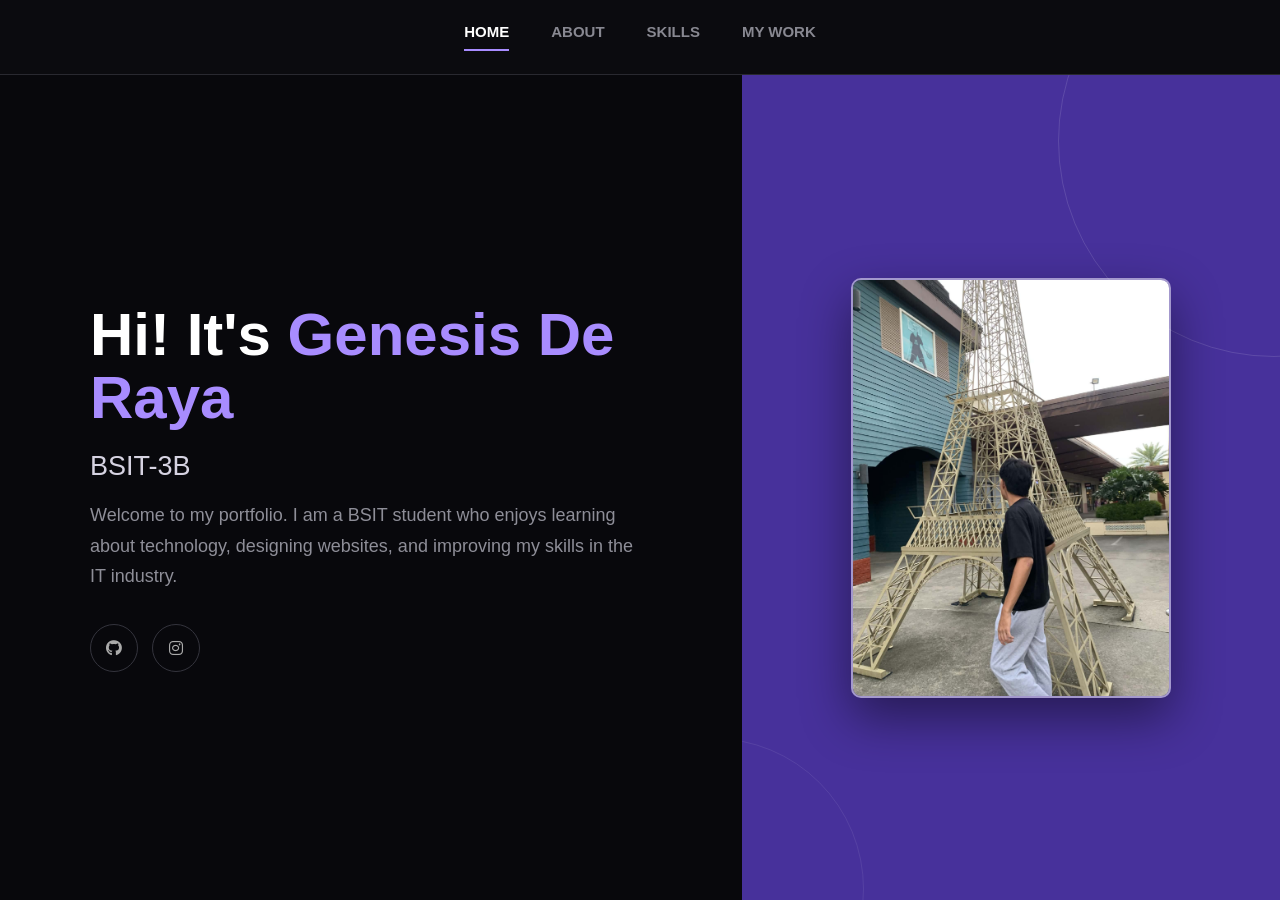
==== index.html @ 785356b9 "Add files via upload" ====
<!DOCTYPE html>
<html lang="en">

<head>

    <meta charset="UTF-8">
    <meta name="viewport" content="width=device-width, initial-scale=1.0">

    <title>De Raya Portfolio</title>

    <link rel="stylesheet" href="portfolio.css">

    <link rel="stylesheet"
        href="https://cdnjs.cloudflare.com/ajax/libs/font-awesome/6.5.2/css/all.min.css">

    <style>

        * {
            box-sizing: border-box;
        }

        body {
            margin: 0;
            font-family: Arial, sans-serif;
            background: #08080c;
            color: white;
        }

        nav {
            height: 75px;
            display: flex;
            justify-content: center;
            align-items: center;
            gap: 42px;
            background: #0b0b0f;
            border-bottom: 1px solid #292930;
        }

        nav a {
            color: #888891;
            text-decoration: none;
            font-size: 15px;
            font-weight: bold;
            padding-bottom: 9px;
            border-bottom: 2px solid transparent;
            cursor: pointer;
            transition: 0.3s;
        }

        nav a:hover {
            color: white;
        }

        nav a.active {
            color: white;
            border-bottom-color: #a88cff;
        }

        .page {
            display: none;
        }

        .active-page {
            display: block;
        }

        .home {
            min-height: calc(100vh - 75px);
            display: flex;
        }

        .text {
            width: 58%;
            padding: 70px 90px;
            display: flex;
            flex-direction: column;
            justify-content: center;
        }

        .title {
            color: #a88cff;
            font-size: 18px;
            font-weight: bold;
            letter-spacing: 3px;
            margin-bottom: 20px;
        }

        .text h1 {
            margin: 0;
            font-size: 60px;
            line-height: 1.05;
        }

        .text h1 span {
            color: #a88cff;
        }

        .text h2 {
            color: #d6d3e2;
            font-size: 27px;
            font-weight: normal;
            margin: 22px 0 18px;
        }

        .text p {
            max-width: 650px;
            margin: 0;
            color: #8e8e98;
            font-size: 18px;
            line-height: 1.7;
        }

        .social {
            margin-top: 32px;
        }

        .social a {
            display: inline-flex;
            justify-content: center;
            align-items: center;
            width: 48px;
            height: 48px;
            margin-right: 10px;
            color: #aaa;
            text-decoration: none;
            border: 1px solid #34343d;
            border-radius: 50%;
            transition: 0.3s;
        }

        .social a:hover {
            color: white;
            background: #7655d9;
            border-color: #7655d9;
        }

        .profile {
            width: 42%;
            background: #47319b;
            display: flex;
            justify-content: center;
            align-items: center;
            position: relative;
            overflow: hidden;
        }

        .profile::before {
            content: "";
            position: absolute;
            width: 430px;
            height: 430px;
            border: 1px solid rgba(255,255,255,0.12);
            border-radius: 50%;
            right: -210px;
            top: -150px;
        }

        .profile::after {
            content: "";
            position: absolute;
            width: 300px;
            height: 300px;
            border: 1px solid rgba(255,255,255,0.08);
            border-radius: 50%;
            left: -180px;
            bottom: -140px;
        }

        .profile img {
            width: 320px;
            height: 420px;
            object-fit: cover;
            border-radius: 10px;
            border: 2px solid rgba(255,255,255,0.5);
            position: relative;
            z-index: 2;
            box-shadow: 0 20px 50px rgba(0,0,0,0.45);
        }

        .container {
            width: 90%;
            max-width: 1200px;
            margin: 0 auto;
            padding: 65px 0;
        }

        .section-title {
            text-align: center;
            margin-bottom: 50px;
        }

        .section-title h1 {
            margin: 0;
            font-size: 48px;
        }

        .section-title span {
            color: #a88cff;
        }

        .section-title p {
            color: #888891;
            font-size: 16px;
            margin-top: 15px;
        }

        .about-box {
            background: #111118;
            border: 1px solid #292930;
            border-radius: 12px;
            padding: 40px;
            max-width: 900px;
            margin: auto;
        }

        .about-box h2 {
            margin-top: 0;
            font-size: 28px;
        }

        .about-box h2 span {
            color: #a88cff;
        }

        .about-box p {
            color: #999;
            font-size: 17px;
            line-height: 1.8;
            margin-bottom: 18px;
        }

        .skills {
            display: grid;
            grid-template-columns: repeat(2, 1fr);
            gap: 22px;
            max-width: 900px;
            margin: auto;
        }

        .skill {
            background: #111118;
            border: 1px solid #292930;
            border-radius: 12px;
            padding: 30px;
            transition: 0.3s;
        }

        .skill:hover {
            border-color: #7655d9;
            transform: translateY(-5px);
        }

        .skill h2 {
            margin-top: 0;
            font-size: 25px;
            color: white;
        }

        .skill h2 span {
            color: #a88cff;
        }

        .skill p {
            color: #999;
            font-size: 17px;
            line-height: 1.8;
            margin-bottom: 0;
        }

        .upload-box {
            background: #111118;
            border: 1px solid #292930;
            border-radius: 12px;
            padding: 35px;
            max-width: 900px;
            margin: 0 auto 35px;
        }

        .upload-box h2 {
            margin-top: 0;
            font-size: 28px;
        }

        .upload-box h2 span {
            color: #a88cff;
        }

        .upload-box p {
            color: #999;
            font-size: 16px;
            margin-bottom: 25px;
        }

        .upload-box input[type="file"] {
            width: 100%;
            padding: 12px;
            margin-bottom: 15px;
            color: #aaa;
            background: #08080c;
            border: 1px solid #292930;
            border-radius: 6px;
        }

        .upload-box input[type="text"] {
            width: 100%;
            padding: 14px;
            margin-bottom: 15px;
            color: white;
            background: #08080c;
            border: 1px solid #292930;
            border-radius: 6px;
            outline: none;
        }

        .upload-box input[type="text"]:focus {
            border-color: #7655d9;
        }

        .upload-box button {
            padding: 12px 20px;
            background: #7655d9;
            color: white;
            border: none;
            border-radius: 6px;
            font-size: 14px;
            font-weight: bold;
            cursor: pointer;
            transition: 0.3s;
        }

        .upload-box button:hover {
            background: #a88cff;
        }

        .works {
            display: grid;
            grid-template-columns: repeat(3, 1fr);
            gap: 25px;
        }

        .work {
            background: #111118;
            border: 1px solid #292930;
            border-radius: 10px;
            overflow: hidden;
            transition: 0.3s;
        }

        .work:hover {
            border-color: #7655d9;
            transform: translateY(-5px);
        }

        .work-image {
            width: 100%;
            height: 230px;
            background: #47319b;
            display: flex;
            justify-content: center;
            align-items: center;
            overflow: hidden;
        }

        .work-image img {
            width: 100%;
            height: 100%;
            object-fit: cover;
        }

        .work-content {
            padding: 20px;
        }

        .work-content h2 {
            margin: 0;
            font-size: 21px;
        }

        .work-content h2 span {
            color: #a88cff;
        }

        .delete-button {
            margin-top: 15px;
            padding: 9px 15px;
            background: #292930;
            color: white;
            border: none;
            border-radius: 5px;
            cursor: pointer;
            font-size: 13px;
        }

        .delete-button:hover {
            background: #7655d9;
        }

        @media (max-width: 800px) {

            nav {
                height: auto;
                padding: 18px 5px;
                gap: 18px;
            }

            nav a {
                font-size: 10px;
            }

            .home {
                flex-direction: column;
            }

            .text {
                width: 100%;
                padding: 55px 25px;
                text-align: center;
            }

            .title {
                font-size: 14px;
            }

            .text h1 {
                font-size: 42px;
            }

            .text h2 {
                font-size: 21px;
            }

            .text p {
                font-size: 15px;
                line-height: 1.7;
            }

            .profile {
                width: 100%;
                min-height: 430px;
            }

            .profile img {
                width: 220px;
                height: 300px;
            }

            .container {
                width: 90%;
                padding: 50px 0;
            }

            .section-title h1 {
                font-size: 38px;
            }

            .skills {
                grid-template-columns: 1fr;
            }

            .works {
                grid-template-columns: 1fr;
            }

            .about-box {
                padding: 25px;
            }

            .upload-box {
                padding: 25px;
            }
        }

    </style>

</head>

<script src="portfolio.js"></script>

<body>

    <nav>

        <a onclick="showPage('home', this)" class="active">
            HOME
        </a>

        <a onclick="showPage('about', this)">
            ABOUT
        </a>

        <a onclick="showPage('skills', this)">
            SKILLS
        </a>

        <a onclick="showPage('works', this)">
            MY WORK
        </a>

    </nav>

    <section id="home" class="page active-page">

        <div class="home">

            <div class="text">

                <h1>
                    Hi! It's <span>Genesis De Raya</span>
                </h1>

                <h2>
                    BSIT-3B
                </h2>

                <p>
                    Welcome to my portfolio. I am a BSIT student who
                    enjoys learning about technology, designing websites,
                    and improving my skills in the IT industry.
                </p>

                <div class="social">

                    <a href="https://github.com/GenesisDRY">
                        <i class="fa-brands fa-github"></i>
                    </a>

                    <a href="#">
                        <i class="fa-brands fa-instagram"></i>
                    </a>

                </div>

            </div>

            <div class="profile">

                <img src="Gen.jpg.jpg" alt="Profile">

            </div>

        </div>

    </section>

    <section id="about" class="page">

        <div class="container">

            <div class="section-title">

                <h1>
                    About <span>Me</span>
                </h1>

                <p>
                    Get to know more about me.
                </p>

            </div>

            <div class="about-box">

                <h2>
                    My <span>Bio</span>
                </h2>

                <p>
                    I'm Genesis De Raya, a BSIT-3B student taking Bachelor of Science in
                    Information Technology. I am interested in technology and I want to try
                    and explore new things so I can improve my knowledge and skills in the
                    IT industry.
                </p>

                <p>
                    Outside of school, I enjoy taking care of pets and breeding chickens in
                    a small setup. I also enjoy playing mobile games because it helps me
                    relax and reduce stress.
                </p>

                <p>
                    I am also interested in other things like networking, and learning how
                    good design and simple interfaces can make websites more entertaining
                    and enjoyable to use.
                </p>

                <p>
                    My goal is to continue improving my skills and learn more about myself,
                    especially to discover what I am good at and what I enjoy doing, so I
                    can use these in my future career and continue gaining more knowledge
                    in the IT industry.
                </p>

            </div>

        </div>

    </section>

<section id="skills" class="page">

    <div class="container">

        <div class="section-title">

            <h1>
                My <span>Skills</span>
            </h1>

            <p>
                Skills that I am currently learning and developing.
            </p>

        </div>

        <div class="about-box">

            <h2>
                My <span>Skills</span>
            </h2>

            <p>
                Basic knowledge of HTML, CSS, C#
            </p>

            <p>
                Still learning web design and development
            </p>

            <p>
                Willing to learn networking and improve my skills
            </p>

            <p>
                Still developing my problem-solving skills
            </p>

            <p>
                Open to learning new technologies
            </p>

            <p>
                Basic Knowledge of Arduino
            </p>

            <p>
                Basic Knowledge of Figma
            </p>

        </div>

    </div>

</section>
<section id="works" class="page">

    <div class="container">

        <div class="section-title">

            <h1>
                My <span>Work</span>
            </h1>

            <p>
                My previous projects and activities.
            </p>

        </div>

        <h2 class="my-work-title">
            My <span>Projects</span>
        </h2>

        <div class="works" id="projectList">

            <div class="work">
                <a href="De_Raya_Quiz1.jpg" target="_blank">
                    <div class="work-image">
                    </div>
                </a>
                <div class="work-content">
                    <h2>Quiz <span>1</span></h2>
                </div>
            </div>

            <div class="work">
                <a href="De_Raya_LAB1.pdf" target="_blank">
                    <div class="work-image">
                    </div>
                </a>
                <div class="work-content">
                    <h2>LAB <span>1</span></h2>
                </div>
            </div>


             <div class="work">
                <a href="DeRaya Lab2.pdf" target="_blank">
                    <div class="work-image">
                    </div>
                </a>
                <div class="work-content">
                    <h2>LAB <span>2</span></h2>
                </div>
            </div> 

             <div class="work">
                <a href="Prelim.jpg" target="_blank">
                <div class="work-image">
                </div>
                </a>
                <div class="work-content">
                    <h2>Prelim Exam <span>2</span></h2>
                </div>
            </div> 

        </div>

    </div>

</section>
    <script>

        function showPage(pageId, link) {

            let pages = document.querySelectorAll(".page");

            pages.forEach(function(page) {
                page.classList.remove("active-page");
            });

            document.getElementById(pageId).classList.add("active-page");

            let links = document.querySelectorAll("nav a");

            links.forEach(function(navLink) {
                navLink.classList.remove("active");
            });

            link.classList.add("active");

            window.scrollTo(0, 0);
        }

    </script>

</body>

</html>
---- portfolio.css ----
* {
    box-sizing: border-box;
}

body {
    margin: 0;
    font-family: Arial, sans-serif;
    background: #08080c;
    color: white;
}

nav {
    height: 75px;
    display: flex;
    justify-content: center;
    align-items: center;
    gap: 42px;
    background: #0b0b0f;
    border-bottom: 1px solid #292930;
}

nav a {
    color: #888891;
    text-decoration: none;
    font-size: 15px;
    font-weight: bold;
    padding-bottom: 9px;
    border-bottom: 2px solid transparent;
    cursor: pointer;
    transition: 0.3s;
}

nav a:hover {
    color: white;
}

nav a.active {
    color: white;
    border-bottom-color: #a88cff;
}

.page {
    display: none;
}

.active-page {
    display: block;
}

.home {
    min-height: calc(100vh - 75px);
    display: flex;
}

.text {
    width: 58%;
    padding: 70px 90px;
    display: flex;
    flex-direction: column;
    justify-content: center;
}

.title {
    color: #a88cff;
    font-size: 18px;
    font-weight: bold;
    letter-spacing: 3px;
    margin-bottom: 20px;
}

.text h1 {
    margin: 0;
    font-size: 60px;
    line-height: 1.05;
}

.text h1 span {
    color: #a88cff;
}

.text h2 {
    color: #d6d3e2;
    font-size: 27px;
    font-weight: normal;
    margin: 22px 0 18px;
}

.text p {
    max-width: 650px;
    margin: 0;
    color: #8e8e98;
    font-size: 18px;
    line-height: 1.7;
}

.social {
    margin-top: 32px;
}

.social a {
    display: inline-flex;
    justify-content: center;
    align-items: center;
    width: 48px;
    height: 48px;
    margin-right: 10px;
    color: #aaa;
    text-decoration: none;
    border: 1px solid #34343d;
    border-radius: 50%;
    transition: 0.3s;
}

.social a:hover {
    color: white;
    background: #7655d9;
    border-color: #7655d9;
}

.profile {
    width: 42%;
    background: #47319b;
    display: flex;
    justify-content: center;
    align-items: center;
    position: relative;
    overflow: hidden;
}

.profile::before {
    content: "";
    position: absolute;
    width: 430px;
    height: 430px;
    border: 1px solid rgba(255,255,255,0.12);
    border-radius: 50%;
    right: -210px;
    top: -150px;
}

.profile::after {
    content: "";
    position: absolute;
    width: 300px;
    height: 300px;
    border: 1px solid rgba(255,255,255,0.08);
    border-radius: 50%;
    left: -180px;
    bottom: -140px;
}

.profile img {
    width: 320px;
    height: 420px;
    object-fit: cover;
    border-radius: 10px;
    border: 2px solid rgba(255,255,255,0.5);
    position: relative;
    z-index: 2;
    box-shadow: 0 20px 50px rgba(0,0,0,0.45);
}

.container {
    width: 90%;
    max-width: 1200px;
    margin: 0 auto;
    padding: 65px 0;
}

.section-title {
    text-align: center;
    margin-bottom: 50px;
}

.section-title h1 {
    margin: 0;
    font-size: 48px;
}

.section-title span {
    color: #a88cff;
}

.section-title p {
    color: #888891;
    font-size: 16px;
    margin-top: 15px;
}

.about-box {
    background: #111118;
    border: 1px solid #292930;
    border-radius: 12px;
    padding: 40px;
    max-width: 900px;
    margin: auto;
}

.about-box h2 {
    margin-top: 0;
    font-size: 28px;
}

.about-box h2 span {
    color: #a88cff;
}

.about-box p {
    color: #999;
    font-size: 17px;
    line-height: 1.8;
    margin-bottom: 18px;
}

.skills {
    display: grid;
    grid-template-columns: repeat(2, 1fr);
    gap: 22px;
    max-width: 900px;
    margin: auto;
}

.skill {
    background: #111118;
    border: 1px solid #292930;
    border-radius: 12px;
    padding: 30px;
    transition: 0.3s;
}

.skill:hover {
    border-color: #7655d9;
    transform: translateY(-5px);
}

.skill h2 {
    margin-top: 0;
    font-size: 25px;
    color: white;
}

.skill h2 span {
    color: #a88cff;
}

.skill p {
    color: #999;
    font-size: 17px;
    line-height: 1.8;
    margin-bottom: 0;
}

.upload-box {
    background: #111118;
    border: 1px solid #292930;
    border-radius: 12px;
    padding: 35px;
    max-width: 900px;
    margin: 0 auto 35px;
}

.upload-box h2 {
    margin-top: 0;
    font-size: 28px;
}

.upload-box h2 span {
    color: #a88cff;
}

.upload-box p {
    color: #999;
    font-size: 16px;
    margin-bottom: 25px;
}

.upload-box input[type="file"] {
    width: 100%;
    padding: 12px;
    margin-bottom: 15px;
    color: #aaa;
    background: #08080c;
    border: 1px solid #292930;
    border-radius: 6px;
}

.upload-box input[type="text"] {
    width: 100%;
    padding: 14px;
    margin-bottom: 15px;
    color: white;
    background: #08080c;
    border: 1px solid #292930;
    border-radius: 6px;
    outline: none;
}

.upload-box input[type="text"]:focus {
    border-color: #7655d9;
}

.upload-box button {
    padding: 12px 20px;
    background: #7655d9;
    color: white;
    border: none;
    border-radius: 6px;
    font-size: 14px;
    font-weight: bold;
    cursor: pointer;
    transition: 0.3s;
}

.upload-box button:hover {
    background: #a88cff;
}

.my-work-title {
    max-width: 900px;
    margin: 0 auto 20px;
    font-size: 28px;
}

.my-work-title span {
    color: #a88cff;
}

.works {
    display: grid;
    grid-template-columns: repeat(3, 1fr);
    gap: 25px;
}

.work {
    background: #111118;
    border: 1px solid #292930;
    border-radius: 10px;
    overflow: hidden;
    transition: 0.3s;
}

.work:hover {
    border-color: #7655d9;
    transform: translateY(-5px);
}

.work-image {
    width: 100%;
    height: 230px;
    background: #47319b;
    display: flex;
    justify-content: center;
    align-items: center;
    overflow: hidden;
}

.work-image img {
    width: 100%;
    height: 100%;
    object-fit: cover;
}

.work-content {
    padding: 20px;
}

.work-content h2 {
    margin: 0;
    font-size: 21px;
}

.work-content h2 span {
    color: #a88cff;
}

.delete-button {
    margin-top: 15px;
    padding: 9px 15px;
    background: #292930;
    color: white;
    border: none;
    border-radius: 5px;
    cursor: pointer;
    font-size: 13px;
}

.delete-button:hover {
    background: #7655d9;
}

@media (max-width: 800px) {

    nav {
        height: auto;
        padding: 18px 5px;
        gap: 18px;
    }

    nav a {
        font-size: 10px;
    }

    .home {
        flex-direction: column;
    }

    .text {
        width: 100%;
        padding: 55px 25px;
        text-align: center;
    }

    .title {
        font-size: 14px;
    }

    .text h1 {
        font-size: 42px;
    }

    .text h2 {
        font-size: 21px;
    }

    .text p {
        font-size: 15px;
        line-height: 1.7;
    }

    .profile {
        width: 100%;
        min-height: 430px;
    }

    .profile img {
        width: 220px;
        height: 300px;
    }

    .container {
        width: 90%;
        padding: 50px 0;
    }

    .section-title h1 {
        font-size: 38px;
    }

    .skills {
        grid-template-columns: 1fr;
    }

    .works {
        grid-template-columns: 1fr;
    }

    .about-box {
        padding: 25px;
    }

    .upload-box {
        padding: 25px;
    }
}
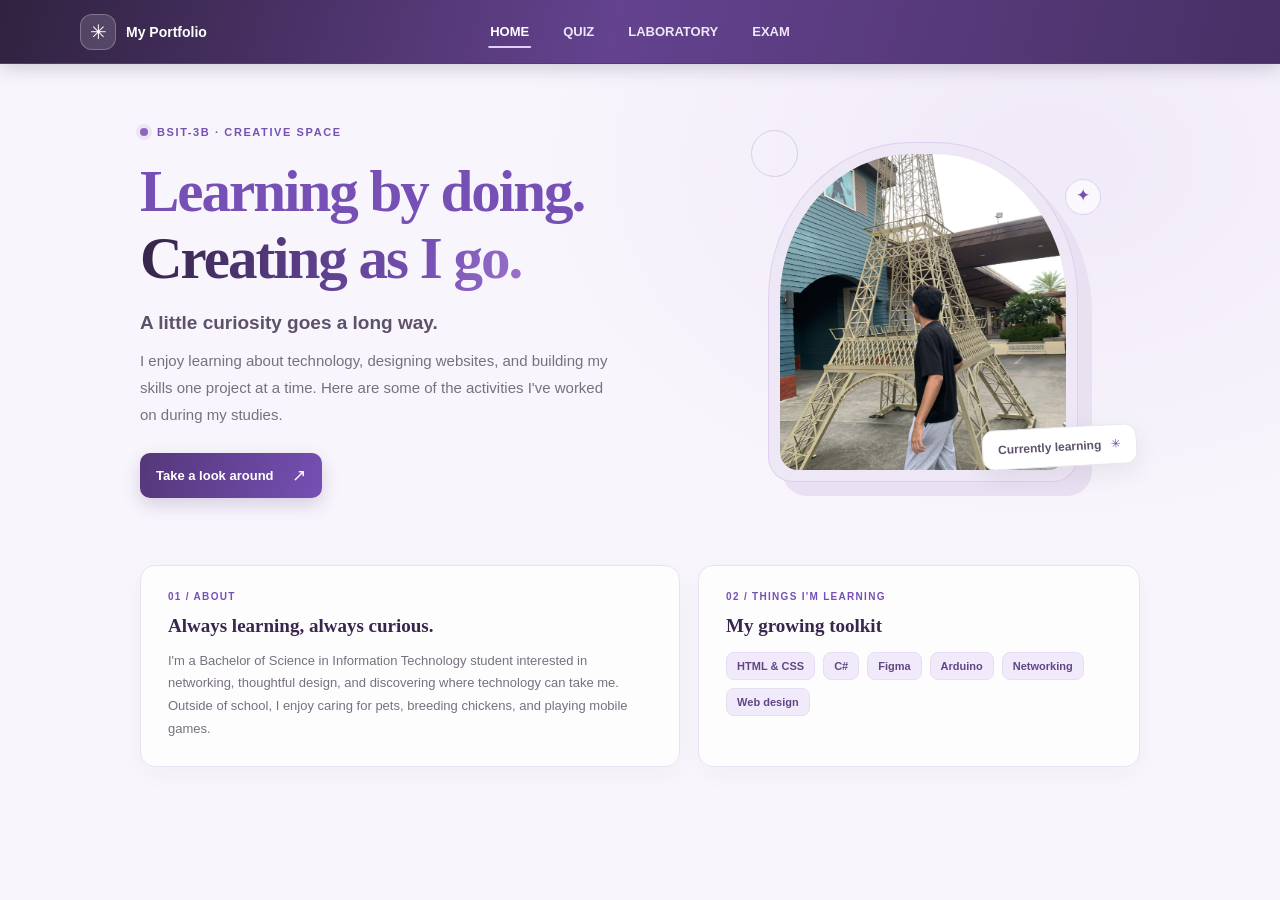
==== commit 006f2bd5: "Add files via upload" ====
--- a/index.html
+++ b/index.html
@@ -1,749 +1,180 @@
 <!DOCTYPE html>
 <html lang="en">
-
 <head>
-
     <meta charset="UTF-8">
     <meta name="viewport" content="width=device-width, initial-scale=1.0">
+    <meta name="theme-color" content="#f6f3fb">
+    <meta name="description" content="A student portfolio featuring class activities, projects, and skills.">
+    <title>My Portfolio</title>
+    <link rel="stylesheet" href="portfolio.css">
+    <script src="portfolio.js" defer></script>
+</head>
+<body>
+    <header class="site-header">
+        <a class="brand" href="#home" aria-label="My Portfolio home"><span class="brand-mark" aria-hidden="true">✳</span><span class="brand-name">My Portfolio</span></a>
+        <nav aria-label="Portfolio sections">
+            <a href="#home" class="active" aria-current="page">Home</a>
+            <a href="#quiz">Quiz</a>
+            <a href="#laboratory">Laboratory</a>
+            <a href="#exam">Exam</a>
+        </nav>
+    </header>
 
-    <title>De Raya Portfolio</title>
-
-    <link rel="stylesheet" href="portfolio.css">
-
-    <link rel="stylesheet"
-        href="https://cdnjs.cloudflare.com/ajax/libs/font-awesome/6.5.2/css/all.min.css">
-
-    <style>
-
-        * {
-            box-sizing: border-box;
-        }
-
-        body {
-            margin: 0;
-            font-family: Arial, sans-serif;
-            background: #08080c;
-            color: white;
-        }
-
-        nav {
-            height: 75px;
-            display: flex;
-            justify-content: center;
-            align-items: center;
-            gap: 42px;
-            background: #0b0b0f;
-            border-bottom: 1px solid #292930;
-        }
-
-        nav a {
-            color: #888891;
-            text-decoration: none;
-            font-size: 15px;
-            font-weight: bold;
-            padding-bottom: 9px;
-            border-bottom: 2px solid transparent;
-            cursor: pointer;
-            transition: 0.3s;
-        }
-
-        nav a:hover {
-            color: white;
-        }
-
-        nav a.active {
-            color: white;
-            border-bottom-color: #a88cff;
-        }
-
-        .page {
-            display: none;
-        }
-
-        .active-page {
-            display: block;
-        }
-
-        .home {
-            min-height: calc(100vh - 75px);
-            display: flex;
-        }
-
-        .text {
-            width: 58%;
-            padding: 70px 90px;
-            display: flex;
-            flex-direction: column;
-            justify-content: center;
-        }
-
-        .title {
-            color: #a88cff;
-            font-size: 18px;
-            font-weight: bold;
-            letter-spacing: 3px;
-            margin-bottom: 20px;
-        }
-
-        .text h1 {
-            margin: 0;
-            font-size: 60px;
-            line-height: 1.05;
-        }
-
-        .text h1 span {
-            color: #a88cff;
-        }
-
-        .text h2 {
-            color: #d6d3e2;
-            font-size: 27px;
-            font-weight: normal;
-            margin: 22px 0 18px;
-        }
-
-        .text p {
-            max-width: 650px;
-            margin: 0;
-            color: #8e8e98;
-            font-size: 18px;
-            line-height: 1.7;
-        }
-
-        .social {
-            margin-top: 32px;
-        }
-
-        .social a {
-            display: inline-flex;
-            justify-content: center;
-            align-items: center;
-            width: 48px;
-            height: 48px;
-            margin-right: 10px;
-            color: #aaa;
-            text-decoration: none;
-            border: 1px solid #34343d;
-            border-radius: 50%;
-            transition: 0.3s;
-        }
-
-        .social a:hover {
-            color: white;
-            background: #7655d9;
-            border-color: #7655d9;
-        }
-
-        .profile {
-            width: 42%;
-            background: #47319b;
-            display: flex;
-            justify-content: center;
-            align-items: center;
-            position: relative;
-            overflow: hidden;
-        }
-
-        .profile::before {
-            content: "";
-            position: absolute;
-            width: 430px;
-            height: 430px;
-            border: 1px solid rgba(255,255,255,0.12);
-            border-radius: 50%;
-            right: -210px;
-            top: -150px;
-        }
-
-        .profile::after {
-            content: "";
-            position: absolute;
-            width: 300px;
-            height: 300px;
-            border: 1px solid rgba(255,255,255,0.08);
-            border-radius: 50%;
-            left: -180px;
-            bottom: -140px;
-        }
-
-        .profile img {
-            width: 320px;
-            height: 420px;
-            object-fit: cover;
-            border-radius: 10px;
-            border: 2px solid rgba(255,255,255,0.5);
-            position: relative;
-            z-index: 2;
-            box-shadow: 0 20px 50px rgba(0,0,0,0.45);
-        }
-
-        .container {
-            width: 90%;
-            max-width: 1200px;
-            margin: 0 auto;
-            padding: 65px 0;
-        }
-
-        .section-title {
-            text-align: center;
-            margin-bottom: 50px;
-        }
-
-        .section-title h1 {
-            margin: 0;
-            font-size: 48px;
-        }
-
-        .section-title span {
-            color: #a88cff;
-        }
-
-        .section-title p {
-            color: #888891;
-            font-size: 16px;
-            margin-top: 15px;
-        }
-
-        .about-box {
-            background: #111118;
-            border: 1px solid #292930;
-            border-radius: 12px;
-            padding: 40px;
-            max-width: 900px;
-            margin: auto;
-        }
-
-        .about-box h2 {
-            margin-top: 0;
-            font-size: 28px;
-        }
-
-        .about-box h2 span {
-            color: #a88cff;
-        }
-
-        .about-box p {
-            color: #999;
-            font-size: 17px;
-            line-height: 1.8;
-            margin-bottom: 18px;
-        }
-
-        .skills {
-            display: grid;
-            grid-template-columns: repeat(2, 1fr);
-            gap: 22px;
-            max-width: 900px;
-            margin: auto;
-        }
-
-        .skill {
-            background: #111118;
-            border: 1px solid #292930;
-            border-radius: 12px;
-            padding: 30px;
-            transition: 0.3s;
-        }
-
-        .skill:hover {
-            border-color: #7655d9;
-            transform: translateY(-5px);
-        }
-
-        .skill h2 {
-            margin-top: 0;
-            font-size: 25px;
-            color: white;
-        }
-
-        .skill h2 span {
-            color: #a88cff;
-        }
-
-        .skill p {
-            color: #999;
-            font-size: 17px;
-            line-height: 1.8;
-            margin-bottom: 0;
-        }
-
-        .upload-box {
-            background: #111118;
-            border: 1px solid #292930;
-            border-radius: 12px;
-            padding: 35px;
-            max-width: 900px;
-            margin: 0 auto 35px;
-        }
-
-        .upload-box h2 {
-            margin-top: 0;
-            font-size: 28px;
-        }
-
-        .upload-box h2 span {
-            color: #a88cff;
-        }
-
-        .upload-box p {
-            color: #999;
-            font-size: 16px;
-            margin-bottom: 25px;
-        }
-
-        .upload-box input[type="file"] {
-            width: 100%;
-            padding: 12px;
-            margin-bottom: 15px;
-            color: #aaa;
-            background: #08080c;
-            border: 1px solid #292930;
-            border-radius: 6px;
-        }
-
-        .upload-box input[type="text"] {
-            width: 100%;
-            padding: 14px;
-            margin-bottom: 15px;
-            color: white;
-            background: #08080c;
-            border: 1px solid #292930;
-            border-radius: 6px;
-            outline: none;
-        }
-
-        .upload-box input[type="text"]:focus {
-            border-color: #7655d9;
-        }
-
-        .upload-box button {
-            padding: 12px 20px;
-            background: #7655d9;
-            color: white;
-            border: none;
-            border-radius: 6px;
-            font-size: 14px;
-            font-weight: bold;
-            cursor: pointer;
-            transition: 0.3s;
-        }
-
-        .upload-box button:hover {
-            background: #a88cff;
-        }
-
-        .works {
-            display: grid;
-            grid-template-columns: repeat(3, 1fr);
-            gap: 25px;
-        }
-
-        .work {
-            background: #111118;
-            border: 1px solid #292930;
-            border-radius: 10px;
-            overflow: hidden;
-            transition: 0.3s;
-        }
-
-        .work:hover {
-            border-color: #7655d9;
-            transform: translateY(-5px);
-        }
-
-        .work-image {
-            width: 100%;
-            height: 230px;
-            background: #47319b;
-            display: flex;
-            justify-content: center;
-            align-items: center;
-            overflow: hidden;
-        }
-
-        .work-image img {
-            width: 100%;
-            height: 100%;
-            object-fit: cover;
-        }
-
-        .work-content {
-            padding: 20px;
-        }
-
-        .work-content h2 {
-            margin: 0;
-            font-size: 21px;
-        }
-
-        .work-content h2 span {
-            color: #a88cff;
-        }
-
-        .delete-button {
-            margin-top: 15px;
-            padding: 9px 15px;
-            background: #292930;
-            color: white;
-            border: none;
-            border-radius: 5px;
-            cursor: pointer;
-            font-size: 13px;
-        }
-
-        .delete-button:hover {
-            background: #7655d9;
-        }
-
-        @media (max-width: 800px) {
-
-            nav {
-                height: auto;
-                padding: 18px 5px;
-                gap: 18px;
-            }
-
-            nav a {
-                font-size: 10px;
-            }
-
-            .home {
-                flex-direction: column;
-            }
-
-            .text {
-                width: 100%;
-                padding: 55px 25px;
-                text-align: center;
-            }
-
-            .title {
-                font-size: 14px;
-            }
-
-            .text h1 {
-                font-size: 42px;
-            }
-
-            .text h2 {
-                font-size: 21px;
-            }
-
-            .text p {
-                font-size: 15px;
-                line-height: 1.7;
-            }
-
-            .profile {
-                width: 100%;
-                min-height: 430px;
-            }
-
-            .profile img {
-                width: 220px;
-                height: 300px;
-            }
-
-            .container {
-                width: 90%;
-                padding: 50px 0;
-            }
-
-            .section-title h1 {
-                font-size: 38px;
-            }
-
-            .skills {
-                grid-template-columns: 1fr;
-            }
-
-            .works {
-                grid-template-columns: 1fr;
-            }
-
-            .about-box {
-                padding: 25px;
-            }
-
-            .upload-box {
-                padding: 25px;
-            }
-        }
-
-    </style>
-
-</head>
-
-<script src="portfolio.js"></script>
-
-<body>
-
-    <nav>
-
-        <a onclick="showPage('home', this)" class="active">
-            HOME
-        </a>
-
-        <a onclick="showPage('about', this)">
-            ABOUT
-        </a>
-
-        <a onclick="showPage('skills', this)">
-            SKILLS
-        </a>
-
-        <a onclick="showPage('works', this)">
-            MY WORK
-        </a>
-
-    </nav>
-
-    <section id="home" class="page active-page">
-
-        <div class="home">
-
-            <div class="text">
-
-                <h1>
-                    Hi! It's <span>Genesis De Raya</span>
-                </h1>
-
-                <h2>
-                    BSIT-3B
-                </h2>
-
-                <p>
-                    Welcome to my portfolio. I am a BSIT student who
-                    enjoys learning about technology, designing websites,
-                    and improving my skills in the IT industry.
-                </p>
-
-                <div class="social">
-
-                    <a href="https://github.com/GenesisDRY">
-                        <i class="fa-brands fa-github"></i>
-                    </a>
-
-                    <a href="#">
-                        <i class="fa-brands fa-instagram"></i>
-                    </a>
-
+    <main>
+        <section id="home" class="page active-page">
+            <div class="hero">
+                <div class="hero-copy">
+                    <p class="eyebrow"><span class="status-dot"></span> BSIT-3B · Creative space</p>
+                    <h1>Learning by doing.<br><span>Creating as I go.</span></h1>
+                    <h2>A little curiosity goes a long way.</h2>
+                    <p class="intro-copy">
+                        I enjoy learning about technology, designing websites, and building
+                        my skills one project at a time. Here are some of the activities
+                        I've worked on during my studies.
+                    </p>
+                    <a class="hero-link" href="#quiz">Take a look around <span aria-hidden="true">↗</span></a>
                 </div>
-
-            </div>
-
-            <div class="profile">
-
-                <img src="Gen.jpg.jpg" alt="Profile">
-
-            </div>
-
-        </div>
-
-    </section>
-
-    <section id="about" class="page">
-
-        <div class="container">
-
-            <div class="section-title">
-
-                <h1>
-                    About <span>Me</span>
-                </h1>
-
-                <p>
-                    Get to know more about me.
-                </p>
-
-            </div>
-
-            <div class="about-box">
-
-                <h2>
-                    My <span>Bio</span>
-                </h2>
-
-                <p>
-                    I'm Genesis De Raya, a BSIT-3B student taking Bachelor of Science in
-                    Information Technology. I am interested in technology and I want to try
-                    and explore new things so I can improve my knowledge and skills in the
-                    IT industry.
-                </p>
-
-                <p>
-                    Outside of school, I enjoy taking care of pets and breeding chickens in
-                    a small setup. I also enjoy playing mobile games because it helps me
-                    relax and reduce stress.
-                </p>
-
-                <p>
-                    I am also interested in other things like networking, and learning how
-                    good design and simple interfaces can make websites more entertaining
-                    and enjoyable to use.
-                </p>
-
-                <p>
-                    My goal is to continue improving my skills and learn more about myself,
-                    especially to discover what I am good at and what I enjoy doing, so I
-                    can use these in my future career and continue gaining more knowledge
-                    in the IT industry.
-                </p>
-
-            </div>
-
-        </div>
-
-    </section>
-
-<section id="skills" class="page">
-
-    <div class="container">
-
-        <div class="section-title">
-
-            <h1>
-                My <span>Skills</span>
-            </h1>
-
-            <p>
-                Skills that I am currently learning and developing.
-            </p>
-
-        </div>
-
-        <div class="about-box">
-
-            <h2>
-                My <span>Skills</span>
-            </h2>
-
-            <p>
-                Basic knowledge of HTML, CSS, C#
-            </p>
-
-            <p>
-                Still learning web design and development
-            </p>
-
-            <p>
-                Willing to learn networking and improve my skills
-            </p>
-
-            <p>
-                Still developing my problem-solving skills
-            </p>
-
-            <p>
-                Open to learning new technologies
-            </p>
-
-            <p>
-                Basic Knowledge of Arduino
-            </p>
-
-            <p>
-                Basic Knowledge of Figma
-            </p>
-
-        </div>
-
-    </div>
-
-</section>
-<section id="works" class="page">
-
-    <div class="container">
-
-        <div class="section-title">
-
-            <h1>
-                My <span>Work</span>
-            </h1>
-
-            <p>
-                My previous projects and activities.
-            </p>
-
-        </div>
-
-        <h2 class="my-work-title">
-            My <span>Projects</span>
-        </h2>
-
-        <div class="works" id="projectList">
-
-            <div class="work">
-                <a href="De_Raya_Quiz1.jpg" target="_blank">
-                    <div class="work-image">
+                <div class="hero-art">
+                    <div class="portrait-frame">
+                        <img src="Gen.jpg.jpg" alt="Portfolio owner's portrait">
                     </div>
-                </a>
-                <div class="work-content">
-                    <h2>Quiz <span>1</span></h2>
+                    <span class="portrait-note">Currently learning <span aria-hidden="true">✳</span></span>
                 </div>
             </div>
 
-            <div class="work">
-                <a href="De_Raya_LAB1.pdf" target="_blank">
-                    <div class="work-image">
-                    </div>
-                </a>
-                <div class="work-content">
-                    <h2>LAB <span>1</span></h2>
+            <div class="home-details">
+                <article class="detail-card">
+                    <p class="card-label">01 / About</p>
+                    <h2>Always learning, always curious.</h2>
+                    <p>
+                        I'm a Bachelor of Science in Information Technology student
+                        interested in networking, thoughtful design, and discovering
+                        where technology can take me. Outside of school, I enjoy caring
+                        for pets, breeding chickens, and playing mobile games.
+                    </p>
+                </article>
+                <article class="detail-card skills-card">
+                    <p class="card-label">02 / Things I'm learning</p>
+                    <h2>My growing toolkit</h2>
+                    <ul class="skill-list">
+                        <li>HTML &amp; CSS</li>
+                        <li>C#</li>
+                        <li>Figma</li>
+                        <li>Arduino</li>
+                        <li>Networking</li>
+                        <li>Web design</li>
+                    </ul>
+                </article>
+            </div>
+        </section>
+
+        <section id="quiz" class="page" hidden>
+            <div class="content-page">
+                <header class="section-heading">
+                    <p class="eyebrow">MY CLASSWORK / 01</p>
+                    <h1>Quiz <span>collection.</span></h1>
+                    <p>A little snapshot of what I've been learning.</p>
+                </header>
+                <div class="works">
+                    <article class="work">
+                        <a class="work-link" href="Activities/Quiz 1.jpg" target="_blank" rel="noopener noreferrer">
+                            <div class="work-image"><img src="Activities/Quiz 1.jpg" alt="Quiz 1 preview" loading="lazy"></div>
+                            <div class="work-content"><h2>Quiz 1</h2><p>View full activity <span aria-hidden="true">↗</span></p></div>
+                        </a>
+                    </article>
+                    <article class="work">
+                        <a class="work-link" href="Activities/Quiz%202.jpg" target="_blank" rel="noopener noreferrer">
+                            <div class="work-image"><img src="Activities/Quiz%202.jpg" alt="Quiz 2 preview" loading="lazy"></div>
+                            <div class="work-content"><h2>Quiz 2</h2><p>View full activity <span aria-hidden="true">↗</span></p></div>
+                        </a>
+                    </article>
+                    <article class="work">
+                        <a class="work-link" href="Activities/Quiz%203.jpg" target="_blank" rel="noopener noreferrer">
+                            <div class="work-image"><img src="Activities/Quiz%203.jpg" alt="Quiz 3 preview" loading="lazy"></div>
+                            <div class="work-content"><h2>Quiz 3</h2><p>View full activity <span aria-hidden="true">↗</span></p></div>
+                        </a>
+                    </article>
+                    <article class="work">
+                        <a class="work-link" href="Activities/Quiz%204.jpg" target="_blank" rel="noopener noreferrer">
+                            <div class="work-image"><img src="Activities/Quiz%204.jpg" alt="Quiz 4 preview" loading="lazy"></div>
+                            <div class="work-content"><h2>Quiz 4</h2><p>View full activity <span aria-hidden="true">↗</span></p></div>
+                        </a>
+                    </article>
+                    <article class="work">
+                        <a class="work-link" href="Activities/Quiz%205.jpg" target="_blank" rel="noopener noreferrer">
+                            <div class="work-image"><img src="Activities/Quiz%205.jpg" alt="Quiz 5 preview" loading="lazy"></div>
+                            <div class="work-content"><h2>Quiz 5</h2><p>View full activity <span aria-hidden="true">↗</span></p></div>
+                        </a>
+                    </article>
+                    <article class="work">
+                        <a class="work-link" href="Activities/Long Quiz 1.jpg" target="_blank" rel="noopener noreferrer">
+                            <div class="work-image"><img src="Activities/Long Quiz 1.jpg" alt="Long Quiz 1 preview" loading="lazy"></div>
+                            <div class="work-content"><h2>Long Quiz 1</h2><p>View full activity <span aria-hidden="true">↗</span></p></div>
+                        </a>
+                    </article>
+                    <article class="work">
+                        <a class="work-link" href="Activities/Long Quiz 2.jpg" target="_blank" rel="noopener noreferrer">
+                            <div class="work-image"><img src="Activities/Long Quiz 2.jpg" alt="Long Quiz 2 preview" loading="lazy"></div>
+                            <div class="work-content"><h2>Long Quiz 2</h2><p>View full activity <span aria-hidden="true">↗</span></p></div>
+                        </a>
+                    </article>
                 </div>
             </div>
+        </section>
 
+        <section id="laboratory" class="page" hidden>
+            <div class="content-page">
+                <header class="section-heading">
+                    <p class="eyebrow">MY CLASSWORK / 02</p>
+                    <h1>Laboratory <span>activities.</span></h1>
+                    <p>Hands-on work and experiments from class.</p>
+                </header>
+                <div class="works">
+                    <article class="work">
+                        <a class="work-link" href="Activities/DeRaya_Lab1.pdf" target="_blank" rel="noopener noreferrer">
+                            <div class="work-image document-image"><span class="document-icon">PDF</span></div>
+                            <div class="work-content"><h2>Lab 1</h2><p>Open PDF document <span aria-hidden="true">↗</span></p></div>
+                        </a>
+                    </article>
+                    <article class="work">
+                        <a class="work-link" href="Activities/DeRaya_Lab2.pdf" target="_blank" rel="noopener noreferrer">
+                            <div class="work-image document-image"><span class="document-icon">PDF</span></div>
+                            <div class="work-content"><h2>Lab 2</h2><p>Open PDF document <span aria-hidden="true">↗</span></p></div>
+                        </a>
+                    </article>
+                    <article class="work">
+                        <a class="work-link" href="Activities/DeRaya_Lab3.jpg" target="_blank" rel="noopener noreferrer">
+                            <div class="work-image"><img src="Activities/DeRaya_Lab3.jpg" alt="Lab 3 preview" loading="lazy"></div>
+                            <div class="work-content"><h2>Lab 3</h2><p>View full activity <span aria-hidden="true">↗</span></p></div>
+                        </a>
+                    </article>
+                </div>
+            </div>
+        </section>
 
-             <div class="work">
-                <a href="DeRaya Lab2.pdf" target="_blank">
-                    <div class="work-image">
-                    </div>
-                </a>
-                <div class="work-content">
-                    <h2>LAB <span>2</span></h2>
+        <section id="exam" class="page" hidden>
+            <div class="content-page">
+                <header class="section-heading">
+                    <p class="eyebrow">MY CLASSWORK / 03</p>
+                    <h1>Exam <span>Collections</span></h1>
+                    <p>My exam activity and class notes.</p>
+                </header>
+                <div class="works">
+                    <article class="work">
+                        <a class="work-link" href="Activities/DeRaya_Prelim.jpg" target="_blank" rel="noopener noreferrer">
+                            <div class="work-image"><img src="Activities/DeRaya_Prelim.jpg" alt="Prelim exam preview" loading="lazy"></div>
+                            <div class="work-content"><h2>Prelim Exam</h2><p>View full activity <span aria-hidden="true">↗</span></p></div>
+                        </a>
+                    </article>
+                    <article class="work">
+                        <a class="work-link" href="Activities/DeRaya_Midterm.png" target="_blank" rel="noopener noreferrer">
+                            <div class="work-image"><img src="Activities/DeRaya_Midterm.png" alt="Midterm exam preview" loading="lazy"></div>
+                            <div class="work-content"><h2>Midterm Exam</h2><p>View full activity <span aria-hidden="true">↗</span></p></div>
+                        </a>
+                    </article>
                 </div>
-            </div> 
-
-             <div class="work">
-                <a href="Prelim.jpg" target="_blank">
-                <div class="work-image">
-                </div>
-                </a>
-                <div class="work-content">
-                    <h2>Prelim Exam <span>2</span></h2>
-                </div>
-            </div> 
-
-        </div>
-
-    </div>
-
-</section>
-    <script>
-
-        function showPage(pageId, link) {
-
-            let pages = document.querySelectorAll(".page");
-
-            pages.forEach(function(page) {
-                page.classList.remove("active-page");
-            });
-
-            document.getElementById(pageId).classList.add("active-page");
-
-            let links = document.querySelectorAll("nav a");
-
-            links.forEach(function(navLink) {
-                navLink.classList.remove("active");
-            });
-
-            link.classList.add("active");
-
-            window.scrollTo(0, 0);
-        }
-
-    </script>
-
+            </div>
+        </section>
+    </main>
 </body>
-
 </html>
--- a/portfolio.css
+++ b/portfolio.css
@@ -2,463 +2,713 @@
     box-sizing: border-box;
 }
 
+:root {
+    color-scheme: light;
+    font-family: "Trebuchet MS", "Segoe UI", Arial, sans-serif;
+    background: #f8f5fc;
+    color: #30243d;
+    font-synthesis: none;
+    text-rendering: optimizeLegibility;
+    --violet: #7650b5;
+    --violet-dark: #543779;
+    --violet-soft: #f1eafa;
+    --muted: #777080;
+    --line: #e9e2f0;
+}
+
+html {
+    min-width: 320px;
+    min-height: 100%;
+    scroll-behavior: smooth;
+}
+
 body {
+    min-height: 100vh;
     margin: 0;
-    font-family: Arial, sans-serif;
-    background: #08080c;
+    padding-top: 64px;
+    background:
+        radial-gradient(ellipse at 82% 18%, rgba(216, 198, 239, 0.24), transparent 34rem),
+        #f8f5fc;
+}
+
+.site-header {
+    position: fixed;
+    z-index: 5;
+    top: 0;
+    left: 0;
+    display: flex;
+    width: 100%;
+    min-height: 64px;
+    align-items: center;
+    justify-content: space-between;
+    gap: 20px;
+    padding: 10px max(24px, calc((100% - 1120px) / 2));
+    border-bottom: 1px solid #543879;
+    background: linear-gradient(105deg, #30223f 0%, #64428f 48%, #473064 100%);
+    box-shadow: 0 4px 18px rgba(49, 31, 72, 0.2);
+    backdrop-filter: blur(12px);
+}
+
+.brand {
+    display: inline-flex;
+    align-items: center;
+    gap: 10px;
+    color: #fff;
+    font-size: 14px;
+    font-weight: 700;
+    text-decoration: none;
+}
+
+.brand-mark {
+    display: grid;
+    width: 36px;
+    height: 36px;
+    place-items: center;
+    border: 1px solid rgba(255, 255, 255, 0.25);
+    border-radius: 12px;
+    background: rgba(255, 255, 255, 0.14);
+    color: #fff;
+    font-size: 20px;
+    transition: transform 0.3s ease, background 0.3s ease;
+}
+
+.brand:hover .brand-mark {
+    transform: rotate(45deg);
+    background: rgba(255, 255, 255, 0.25);
+}
+
+nav {
+    position: absolute;
+    left: 50%;
+    display: flex;
+    align-items: center;
+    gap: 6px;
+    transform: translateX(-50%);
+}
+
+nav a {
+    position: relative;
+    padding: 10px 14px;
+    color: #eee7f5;
+    font-size: 13px;
+    font-weight: 700;
+    text-decoration: none;
+    text-transform: uppercase;
+    transition: color 0.2s ease, background 0.2s ease, transform 0.2s ease;
+}
+
+nav a:hover {
+    color: #fff;
+}
+
+nav a.active {
+    color: #fff;
+}
+
+nav a.active::after {
+    position: absolute;
+    right: 12px;
+    bottom: 1px;
+    left: 12px;
+    height: 2px;
+    border-radius: 2px;
+    background: #e3ccff;
+    content: "";
+}
+
+a:focus-visible {
+    outline: 3px solid #a77be3;
+    outline-offset: 3px;
+}
+
+.page[hidden] {
+    display: none;
+}
+
+.hero,
+.home-details,
+.content-page {
+    width: min(1000px, calc(100% - 48px));
+    margin-right: auto;
+    margin-left: auto;
+}
+
+.page.active-page {
+    animation: pageEnter 0.42s cubic-bezier(0.2, 0.75, 0.25, 1) both;
+}
+
+.page.active-page .work {
+    animation: cardEnter 0.42s cubic-bezier(0.2, 0.75, 0.25, 1) both;
+}
+
+.page.active-page .work:nth-child(3n + 2) {
+    animation-delay: 55ms;
+}
+
+.page.active-page .work:nth-child(3n) {
+    animation-delay: 100ms;
+}
+
+.hero {
+    display: grid;
+    min-height: 480px;
+    grid-template-columns: 1.08fr 0.92fr;
+    align-items: center;
+    gap: 56px;
+    padding-top: 37px;
+    padding-bottom: 42px;
+}
+
+.hero-copy {
+    padding: 25px 0;
+    animation: arrive 0.5s ease both;
+}
+
+.eyebrow {
+    display: flex;
+    align-items: center;
+    gap: 9px;
+    margin: 0 0 20px;
+    color: var(--violet);
+    font-size: 11px;
+    font-weight: 800;
+    letter-spacing: 1.6px;
+    text-transform: uppercase;
+}
+
+.status-dot {
+    width: 8px;
+    height: 8px;
+    border-radius: 50%;
+    background: #8c67bd;
+    box-shadow: 0 0 0 4px #eee6f6;
+}
+
+.hero h1 {
+    margin: 0;
+    color: var(--violet);
+    font-family: Georgia, "Times New Roman", serif;
+    font-size: clamp(39px, 5.2vw, 59px);
+    font-weight: 700;
+    letter-spacing: -2px;
+    line-height: 1.14;
+}
+
+.hero h1 span {
+    display: inline-block;
+    color: #38264d;
+    background: linear-gradient(100deg, #38264d 5%, #7650b5 75%, #9a72ca 100%);
+    background-clip: text;
+    -webkit-text-fill-color: transparent;
+}
+
+.hero h2 {
+    margin: 19px 0 13px;
+    color: #5e526a;
+    font-size: 19px;
+    font-weight: 600;
+}
+
+.intro-copy {
+    max-width: 470px;
+    margin: 0;
+    color: var(--muted);
+    font-size: 15px;
+    line-height: 1.8;
+}
+
+.hero-link {
+    display: inline-flex;
+    align-items: center;
+    gap: 18px;
+    margin-top: 25px;
+    padding: 12px 16px;
+    border-radius: 10px;
+    background: linear-gradient(110deg, var(--violet-dark), var(--violet));
     color: white;
-}
-
-nav {
-    height: 75px;
+    font-size: 13px;
+    font-weight: 700;
+    text-decoration: none;
+    box-shadow: 0 7px 18px rgba(84, 55, 121, 0.2);
+    transition: transform 0.2s ease, box-shadow 0.2s ease;
+}
+
+.hero-link:hover {
+    transform: translateY(-2px);
+    box-shadow: 0 10px 24px rgba(84, 55, 121, 0.27);
+}
+
+.hero-link span {
+    font-size: 17px;
+}
+
+.hero-art {
+    position: relative;
+    display: grid;
+    min-height: 370px;
+    place-items: center;
+}
+
+.portrait-frame {
+    position: relative;
+    width: min(310px, 80%);
+    height: 340px;
+    padding: 11px;
+    border: 1px solid #ded0ee;
+    border-radius: 46% 46% 25px 25px;
+    background: #eee7f6;
+    box-shadow: 14px 14px 0 #e9e0f2;
+    transform: rotate(2deg);
+    animation: arrive 0.6s 0.08s ease both;
+}
+
+.portrait-frame::before {
+    position: absolute;
+    z-index: -1;
+    top: -13px;
+    left: -18px;
+    width: 45px;
+    height: 45px;
+    border: 1px solid #d5d3d8;
+    border-radius: 50%;
+    content: "";
+}
+
+.portrait-frame::after {
+    position: absolute;
+    z-index: 2;
+    top: 36px;
+    right: -24px;
+    width: 34px;
+    height: 34px;
+    border: 1px solid #ded2ec;
+    border-radius: 50%;
+    background: #faf8fc;
+    content: "✦";
+    color: var(--violet);
+    font-size: 17px;
+    line-height: 32px;
+    text-align: center;
+}
+
+.portrait-frame img {
+    width: 100%;
+    height: 100%;
+    border-radius: 46% 46% 18px 18px;
+    background: #d7d5da;
+    object-fit: cover;
+    object-position: center;
+}
+
+.portrait-note {
+    position: absolute;
+    right: 3px;
+    bottom: 30px;
+    padding: 12px 15px;
+    border: 1px solid #e8e7eb;
+    border-radius: 12px;
+    background: #fff;
+    color: #5f526d;
+    font-size: 12px;
+    font-weight: 700;
+    box-shadow: 0 8px 24px rgba(25, 20, 32, 0.07);
+    transform: rotate(-3deg);
+    transition: transform 0.2s ease;
+}
+
+.portrait-frame:hover ~ .portrait-note {
+    transform: rotate(0) translateY(-3px);
+}
+
+.portrait-note span {
+    margin-left: 6px;
+    color: var(--violet);
+}
+
+.home-details {
+    display: grid;
+    grid-template-columns: 1.1fr 0.9fr;
+    gap: 18px;
+    padding-bottom: 30px;
+}
+
+.detail-card {
+    padding: 25px 27px;
+    border: 1px solid var(--line);
+    border-radius: 15px;
+    background: rgba(255, 255, 255, 0.82);
+    box-shadow: 0 8px 24px rgba(67, 43, 101, 0.035);
+    transition: transform 0.22s ease, border-color 0.22s ease, box-shadow 0.22s ease;
+}
+
+.detail-card:hover {
+    transform: translateY(-3px);
+    border-color: #d7c6e9;
+    box-shadow: 0 12px 28px rgba(67, 43, 101, 0.08);
+}
+
+.card-label {
+    margin: 0 0 13px;
+    color: var(--violet);
+    font-size: 10px;
+    font-weight: 800;
+    letter-spacing: 1.3px;
+    text-transform: uppercase;
+}
+
+.detail-card h2 {
+    margin: 0 0 10px;
+    color: #38264d;
+    font-family: Georgia, "Times New Roman", serif;
+    font-size: 19px;
+}
+
+.detail-card > p:last-child {
+    margin-bottom: 0;
+    color: var(--muted);
+    font-size: 13px;
+    line-height: 1.75;
+}
+
+.skill-list {
     display: flex;
-    justify-content: center;
-    align-items: center;
-    gap: 42px;
-    background: #0b0b0f;
-    border-bottom: 1px solid #292930;
-}
-
-nav a {
-    color: #888891;
-    text-decoration: none;
-    font-size: 15px;
-    font-weight: bold;
-    padding-bottom: 9px;
-    border-bottom: 2px solid transparent;
-    cursor: pointer;
-    transition: 0.3s;
-}
-
-nav a:hover {
-    color: white;
-}
-
-nav a.active {
-    color: white;
-    border-bottom-color: #a88cff;
-}
-
-.page {
-    display: none;
-}
-
-.active-page {
-    display: block;
-}
-
-.home {
-    min-height: calc(100vh - 75px);
-    display: flex;
-}
-
-.text {
-    width: 58%;
-    padding: 70px 90px;
-    display: flex;
-    flex-direction: column;
-    justify-content: center;
-}
-
-.title {
-    color: #a88cff;
-    font-size: 18px;
-    font-weight: bold;
-    letter-spacing: 3px;
-    margin-bottom: 20px;
-}
-
-.text h1 {
+    flex-wrap: wrap;
+    gap: 8px;
+    margin: 15px 0 0;
+    padding: 0;
+    list-style: none;
+}
+
+.skill-list li {
+    padding: 7px 10px;
+    border: 1px solid #e8def2;
+    border-radius: 8px;
+    background: var(--violet-soft);
+    color: #604784;
+    font-size: 11px;
+    font-weight: 700;
+}
+
+.content-page {
+    min-height: calc(100vh - 105px);
+    padding-top: 53px;
+    padding-bottom: 30px;
+}
+
+.section-heading {
+    margin: 0 0 29px;
+}
+
+.section-heading .eyebrow {
+    margin-bottom: 11px;
+}
+
+.section-heading h1 {
     margin: 0;
-    font-size: 60px;
-    line-height: 1.05;
-}
-
-.text h1 span {
-    color: #a88cff;
-}
-
-.text h2 {
-    color: #d6d3e2;
-    font-size: 27px;
-    font-weight: normal;
-    margin: 22px 0 18px;
-}
-
-.text p {
-    max-width: 650px;
-    margin: 0;
-    color: #8e8e98;
-    font-size: 18px;
-    line-height: 1.7;
-}
-
-.social {
-    margin-top: 32px;
-}
-
-.social a {
-    display: inline-flex;
-    justify-content: center;
-    align-items: center;
-    width: 48px;
-    height: 48px;
-    margin-right: 10px;
-    color: #aaa;
-    text-decoration: none;
-    border: 1px solid #34343d;
-    border-radius: 50%;
-    transition: 0.3s;
-}
-
-.social a:hover {
-    color: white;
-    background: #7655d9;
-    border-color: #7655d9;
-}
-
-.profile {
-    width: 42%;
-    background: #47319b;
-    display: flex;
-    justify-content: center;
-    align-items: center;
-    position: relative;
-    overflow: hidden;
-}
-
-.profile::before {
-    content: "";
-    position: absolute;
-    width: 430px;
-    height: 430px;
-    border: 1px solid rgba(255,255,255,0.12);
-    border-radius: 50%;
-    right: -210px;
-    top: -150px;
-}
-
-.profile::after {
-    content: "";
-    position: absolute;
-    width: 300px;
-    height: 300px;
-    border: 1px solid rgba(255,255,255,0.08);
-    border-radius: 50%;
-    left: -180px;
-    bottom: -140px;
-}
-
-.profile img {
-    width: 320px;
-    height: 420px;
-    object-fit: cover;
-    border-radius: 10px;
-    border: 2px solid rgba(255,255,255,0.5);
-    position: relative;
-    z-index: 2;
-    box-shadow: 0 20px 50px rgba(0,0,0,0.45);
-}
-
-.container {
-    width: 90%;
-    max-width: 1200px;
-    margin: 0 auto;
-    padding: 65px 0;
-}
-
-.section-title {
-    text-align: center;
-    margin-bottom: 50px;
-}
-
-.section-title h1 {
-    margin: 0;
-    font-size: 48px;
-}
-
-.section-title span {
-    color: #a88cff;
-}
-
-.section-title p {
-    color: #888891;
-    font-size: 16px;
-    margin-top: 15px;
-}
-
-.about-box {
-    background: #111118;
-    border: 1px solid #292930;
-    border-radius: 12px;
-    padding: 40px;
-    max-width: 900px;
-    margin: auto;
-}
-
-.about-box h2 {
-    margin-top: 0;
-    font-size: 28px;
-}
-
-.about-box h2 span {
-    color: #a88cff;
-}
-
-.about-box p {
-    color: #999;
-    font-size: 17px;
-    line-height: 1.8;
-    margin-bottom: 18px;
-}
-
-.skills {
-    display: grid;
-    grid-template-columns: repeat(2, 1fr);
-    gap: 22px;
-    max-width: 900px;
-    margin: auto;
-}
-
-.skill {
-    background: #111118;
-    border: 1px solid #292930;
-    border-radius: 12px;
-    padding: 30px;
-    transition: 0.3s;
-}
-
-.skill:hover {
-    border-color: #7655d9;
-    transform: translateY(-5px);
-}
-
-.skill h2 {
-    margin-top: 0;
-    font-size: 25px;
-    color: white;
-}
-
-.skill h2 span {
-    color: #a88cff;
-}
-
-.skill p {
-    color: #999;
-    font-size: 17px;
-    line-height: 1.8;
-    margin-bottom: 0;
-}
-
-.upload-box {
-    background: #111118;
-    border: 1px solid #292930;
-    border-radius: 12px;
-    padding: 35px;
-    max-width: 900px;
-    margin: 0 auto 35px;
-}
-
-.upload-box h2 {
-    margin-top: 0;
-    font-size: 28px;
-}
-
-.upload-box h2 span {
-    color: #a88cff;
-}
-
-.upload-box p {
-    color: #999;
-    font-size: 16px;
-    margin-bottom: 25px;
-}
-
-.upload-box input[type="file"] {
-    width: 100%;
-    padding: 12px;
-    margin-bottom: 15px;
-    color: #aaa;
-    background: #08080c;
-    border: 1px solid #292930;
-    border-radius: 6px;
-}
-
-.upload-box input[type="text"] {
-    width: 100%;
-    padding: 14px;
-    margin-bottom: 15px;
-    color: white;
-    background: #08080c;
-    border: 1px solid #292930;
-    border-radius: 6px;
-    outline: none;
-}
-
-.upload-box input[type="text"]:focus {
-    border-color: #7655d9;
-}
-
-.upload-box button {
-    padding: 12px 20px;
-    background: #7655d9;
-    color: white;
-    border: none;
-    border-radius: 6px;
+    color: var(--violet-dark);
+    font-family: Georgia, "Times New Roman", serif;
+    font-size: clamp(36px, 5vw, 49px);
+    letter-spacing: -1.6px;
+}
+
+.section-heading > p:last-child {
+    margin: 10px 0 0;
+    color: var(--muted);
     font-size: 14px;
-    font-weight: bold;
-    cursor: pointer;
-    transition: 0.3s;
-}
-
-.upload-box button:hover {
-    background: #a88cff;
-}
-
-.my-work-title {
-    max-width: 900px;
-    margin: 0 auto 20px;
-    font-size: 28px;
-}
-
-.my-work-title span {
-    color: #a88cff;
 }
 
 .works {
     display: grid;
-    grid-template-columns: repeat(3, 1fr);
-    gap: 25px;
+    grid-template-columns: repeat(3, minmax(0, 1fr));
+    gap: 17px;
+}
+
+.work:nth-child(3n + 2) {
+    transition-delay: 35ms;
+}
+
+.work:nth-child(3n) {
+    transition-delay: 70ms;
 }
 
 .work {
-    background: #111118;
-    border: 1px solid #292930;
-    border-radius: 10px;
     overflow: hidden;
-    transition: 0.3s;
+    border: 1px solid #e9e2f0;
+    border-radius: 13px;
+    background: #fff;
+    box-shadow: 0 5px 16px rgba(67, 43, 101, 0.045);
+    transition: transform 0.22s ease, border-color 0.22s ease, box-shadow 0.22s ease, background 0.22s ease;
 }
 
 .work:hover {
-    border-color: #7655d9;
-    transform: translateY(-5px);
+    transform: translateY(-4px);
+    border-color: #cdb9e4;
+    box-shadow: 0 12px 25px rgba(67, 43, 101, 0.12);
+}
+
+.work-link {
+    display: block;
+    height: 100%;
+    color: inherit;
+    text-decoration: none;
 }
 
 .work-image {
-    width: 100%;
-    height: 230px;
-    background: #47319b;
-    display: flex;
-    justify-content: center;
-    align-items: center;
+    position: relative;
+    display: grid;
+    height: 190px;
     overflow: hidden;
+    place-items: center;
+    background: #eee8f5;
 }
 
 .work-image img {
     width: 100%;
     height: 100%;
     object-fit: cover;
+    transition: transform 0.35s ease;
+}
+
+.work-link:hover .work-image img {
+    transform: scale(1.045);
+}
+
+.document-image {
+    background: linear-gradient(140deg, #f3eef9, #e4d8f1);
+}
+
+.document-icon {
+    display: grid;
+    width: 65px;
+    height: 76px;
+    place-items: center;
+    border: 1px solid #ded0ee;
+    border-radius: 10px;
+    background: #fff;
+    color: var(--violet-dark);
+    font-size: 17px;
+    font-weight: 800;
+    box-shadow: 0 8px 18px rgba(84, 55, 121, 0.12);
 }
 
 .work-content {
-    padding: 20px;
+    padding: 14px 16px 16px;
 }
 
 .work-content h2 {
+    margin: 0 0 8px;
+    color: var(--violet-dark);
+    font-family: Georgia, "Times New Roman", serif;
+    font-size: 16px;
+}
+
+.work-content p {
+    display: flex;
+    justify-content: space-between;
     margin: 0;
-    font-size: 21px;
-}
-
-.work-content h2 span {
-    color: #a88cff;
-}
-
-.delete-button {
-    margin-top: 15px;
-    padding: 9px 15px;
-    background: #292930;
-    color: white;
-    border: none;
-    border-radius: 5px;
-    cursor: pointer;
-    font-size: 13px;
-}
-
-.delete-button:hover {
-    background: #7655d9;
-}
-
-@media (max-width: 800px) {
+    color: var(--muted);
+    font-size: 11px;
+}
+
+.work-content p span {
+    color: var(--violet);
+    font-size: 14px;
+}
+
+.page-footer {
+    padding: 15px 0;
+    color: #92899d;
+    font-size: 11px;
+    text-align: center;
+}
+
+.page-footer span {
+    margin: 0 4px;
+    color: #77737d;
+}
+
+@keyframes arrive {
+    from {
+        opacity: 0;
+        transform: translateY(9px);
+    }
+
+    to {
+        opacity: 1;
+        transform: translateY(0);
+    }
+}
+
+@keyframes pageEnter {
+    from {
+        opacity: 0;
+        transform: translateY(10px);
+    }
+
+    @keyframes cardEnter {
+        from {
+            opacity: 0;
+            transform: translateY(12px);
+        }
+
+        to {
+            opacity: 1;
+            transform: translateY(0);
+        }
+    }
+
+    to {
+        opacity: 1;
+        transform: translateY(0);
+    }
+}
+
+@media (max-width: 760px) {
+    .site-header {
+        min-height: 60px;
+        padding-right: 12px;
+        padding-left: 12px;
+    }
+
+    .brand-name {
+        display: none;
+    }
 
     nav {
-        height: auto;
-        padding: 18px 5px;
-        gap: 18px;
+        gap: 2px;
     }
 
     nav a {
-        font-size: 10px;
-    }
-
-    .home {
-        flex-direction: column;
-    }
-
-    .text {
+        padding: 10px 12px;
+        font-size: 11px;
+    }
+
+    .hero {
+        min-height: 0;
+        grid-template-columns: 1fr 0.8fr;
+        gap: 20px;
+        padding-top: 52px;
+    }
+
+    .hero h1 {
+        font-size: clamp(40px, 7vw, 55px);
+        letter-spacing: -2px;
+    }
+
+    .hero-art {
+        min-height: 300px;
+    }
+
+    .portrait-frame {
+        width: min(255px, 90%);
+        height: 290px;
+    }
+
+    .home-details {
+        grid-template-columns: 1fr;
+    }
+
+    .works {
+        grid-template-columns: repeat(2, minmax(0, 1fr));
+    }
+}
+
+@media (max-width: 520px) {
+    body {
+        padding-top: 60px;
+    }
+
+    .site-header {
+        gap: 6px;
+        padding-right: 8px;
+        padding-left: 10px;
+    }
+
+    .brand {
+        display: none;
+    }
+
+    nav {
         width: 100%;
-        padding: 55px 25px;
+        justify-content: space-around;
+    }
+
+    nav a {
+        padding: 10px 8px;
+        font-size: 9px;
+    }
+
+    .hero,
+    .home-details,
+    .content-page {
+        width: calc(100% - 34px);
+    }
+
+    .hero {
+        grid-template-columns: 1fr;
+        gap: 7px;
+        padding-top: 44px;
+    }
+
+    .hero-copy {
         text-align: center;
     }
 
-    .title {
+    .hero-copy .eyebrow {
+        justify-content: center;
+    }
+
+    .hero h1 {
+        font-size: 48px;
+    }
+
+    .hero h2 {
+        font-size: 17px;
+    }
+
+    .intro-copy {
+        margin: 0 auto;
         font-size: 14px;
     }
 
-    .text h1 {
-        font-size: 42px;
-    }
-
-    .text h2 {
-        font-size: 21px;
-    }
-
-    .text p {
-        font-size: 15px;
-        line-height: 1.7;
-    }
-
-    .profile {
-        width: 100%;
-        min-height: 430px;
-    }
-
-    .profile img {
-        width: 220px;
-        height: 300px;
-    }
-
-    .container {
-        width: 90%;
-        padding: 50px 0;
-    }
-
-    .section-title h1 {
-        font-size: 38px;
-    }
-
-    .skills {
-        grid-template-columns: 1fr;
+    .hero-art {
+        min-height: 310px;
+    }
+
+    .portrait-frame {
+        width: 225px;
+        height: 275px;
+    }
+
+    .portrait-note {
+        right: 2%;
+        bottom: 18px;
+    }
+
+    .detail-card {
+        padding: 21px;
+    }
+
+    .content-page {
+        padding-top: 40px;
     }
 
     .works {
         grid-template-columns: 1fr;
-    }
-
-    .about-box {
-        padding: 25px;
-    }
-
-    .upload-box {
-        padding: 25px;
-    }
-}+        gap: 14px;
+    }
+
+    .work-image {
+        height: 220px;
+    }
+}
+
+@media (prefers-reduced-motion: reduce) {
+    *,
+    *::before,
+    *::after {
+        scroll-behavior: auto !important;
+        animation-duration: 0.01ms !important;
+        transition-duration: 0.01ms !important;
+    }
+}
